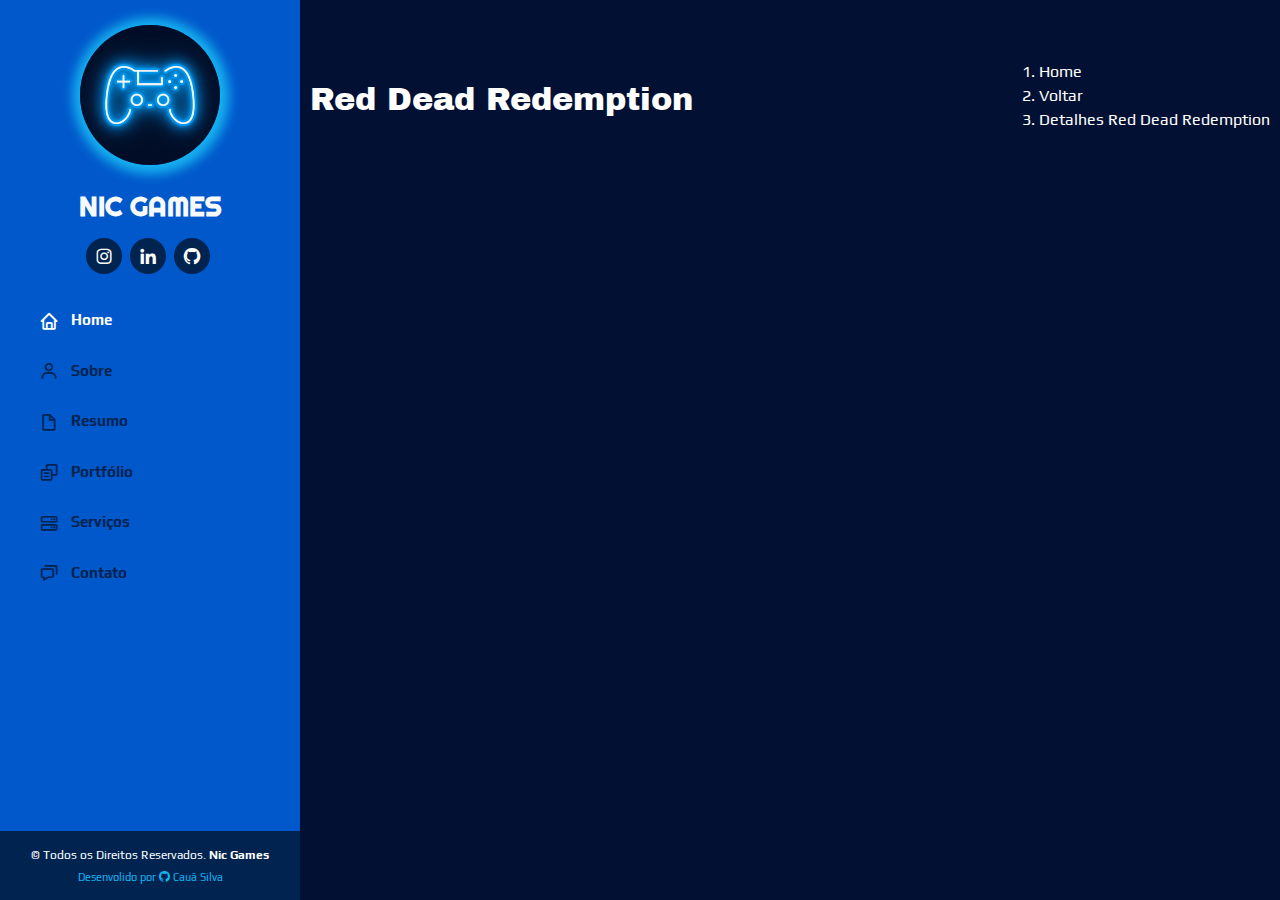
==== rdr.html @ a7f3d76b "update nova pagina" ====
<!DOCTYPE html>
<html lang="pt-br">
<head>
    <meta charset="UTF-8">
    <meta name="viewport" content="width=device-width, initial-scale=1.0">
    <title>Red Dead Redemption</title>
    <meta name="description" content="Red Dead Redemption, o mais vendido">
    <meta name="keywords" content="games, industria, jogos, vendas, jogadores, tecnologia, ação, aventura">

    <link rel="shortcut icon" href="img/icon.png">

    <!-- CSS Bootstrap -->
    <link rel="stylesheet" href="bootstrap/aos/aos.css">
    <link rel="stylesheet" href="bootstrap/bootstrap/css/bootstrap.min.css">
    <link rel="stylesheet" href="bootstrap/bootstrap-icons/bootstrap-icons.css">
    <link rel="stylesheet" href="bootstrap/boxicons/css/boxicons.min.css">
    <link rel="stylesheet" href="bootstrap/glightbox/css/glightbox.min.css">
    <link rel="stylesheet" href="bootstrap/swiper/swiper-bundle.min.css">

    <!-- CSS principal -->
    <link rel="stylesheet" href="css/style.css">
</head>
<body>
    <i class="bi bi-list mobile-nav-toggle d-xl-none"></i> <!-- icone com classe de icon e desabilitado em display de telas grande (d-xl-none) -->

    <!-- cabeçalho -->
    <header id="header">
        <div class="d-flex flex-column"> <!-- div com display flex em coluna -->
            <div class="perfil">
                <img class="img-fluid rounded-circle" src="img/logo.png">

                <h1 class="text-light">Nic Games</h1>

                <div class="social-links mt-3 text-center">
                    <a href="#" target="_blank" class="instagram">
                        <i class="bx bxl-instagram"></i> <!-- icone da biblioteca box icon -->
                    </a>
                    <a href="#" target="_blank" class="linkedin">
                        <i class="bx bxl-linkedin"></i>
                    </a>
                    <a href="#" target="_blank" class="github">
                        <i class="bx bxl-github"></i>
                    </a>
                </div>

                <nav id="navbar" class="nav-menu navbar">
                    <ul>
                        <li><a href="index.html" class="nav-link scrollto active">
                            <i class="bx bx-home"></i>
                            <span>Home</span>
                        </a></li>

                        <li><a href="index.html#sobre" class="nav-link scrollto">
                            <i class="bx bx-user"></i>
                            <span>Sobre</span>
                        </a></li>

                        <li><a href="index.html#resumo" class="nav-link scrollto">
                            <i class="bx bx-file-blank"></i>
                            <span>Resumo</span>
                        </a></li>

                        <li><a href="index.html#portfolio" class="nav-link scrollto">
                            <i class="bx bx-copy-alt"></i>
                            <span>Portfólio</span>
                        </a></li>

                        <li><a href="index.html#servicos" class="nav-link scrollto">
                            <i class="bx bx-server"></i>
                            <span>Serviços</span>
                        </a></li>

                        <li><a href="index.html#contato" class="nav-link scrollto">
                            <i class="bx bx-chat"></i>
                            <span>Contato</span>
                        </a></li>
                    </ul>
                </nav>
            </div><!-- fim perfil -->
        </div>
    </header>

    <main id="main">
        <section id="breadcrumbs" class="breadcrumbs">
            <div class="container">
                <div class="d-flex justify-content-between align-items-center">
                    <h2>Red Dead Redemption</h2>
                    <ol>
                        <li><a href="index.html">Home</a></li>
                        <li><a href="index.html#portfolio">Voltar</a></li>
                        <li>Detalhes Red Dead Redemption</li>
                    </ol>
                </div>
            </div> <!-- fim container -->
        </section> <!-- fim breadcrumbs -->

        <section id="portfolio-detalhes" class="portfolio-detalhes">
            <div class="container">
                <div class="row gy-4">
                    <article class="col-lg-8">
                        <div class="detalhes-slider swiper">
                            <div class="swiper-wrapper align-items-center">
                                
                            </div>
                        </div> <!-- fim detalhes slider -->
                    </article>
                </div>
            </div>
        </section>
    </main>

    <footer id="footer">
        <div class="container">
            <div class="copyright">
                &copy; Todos os Direitos Reservados.
                <strong> <span> Nic Games </span> </strong>
            </div>
            <div class="creditos">
                Desenvolido por <i class="bi bi-github"> </i>
                <a href="https://github.com/CauaSilva28" target="_blank"> Cauã Silva </a>
            </div>
        </div>
    </footer>

    <!-- back-to-top -->
     <a href="#" class="back-to-top d-flex align-items-center justify-content-center">
        <i class="bi bi-arrow-up-short"></i>
     </a>
    
    <!-- JS bootstrap -->
    <script src="bootstrap/purecounter/purecounter_vanilla.js"></script>
    <script src="bootstrap/aos/aos.js"></script>
    <script src="bootstrap/bootstrap/js/bootstrap.bundle.min.js"></script>
    <script src="bootstrap/glightbox/js/glightbox.min.js"></script>
    <script src="bootstrap/isotope-layout/isotope.pkgd.min.js"></script>
    <script src="bootstrap/swiper/swiper-bundle.min.js"></script>
    <script src="bootstrap/typed.js/typed.umd.js"></script>
    <script src="bootstrap/waypoints/noframework.waypoints.js"></script>

    <!-- JS principal -->
    <script src="js/main.js"></script>
</body>
</html>
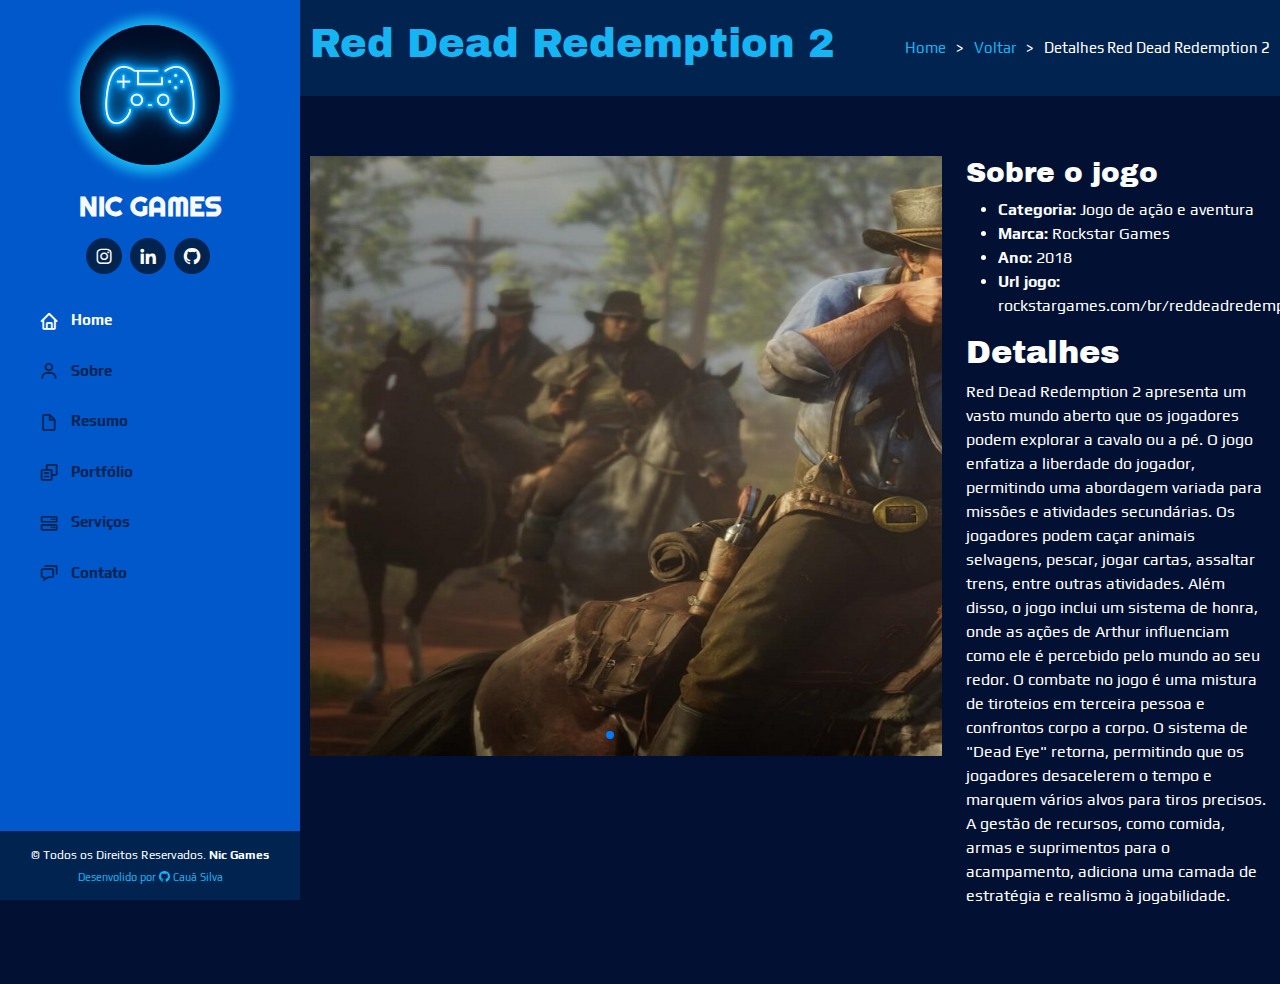
==== commit acd0aae7: "update css nova pagina" ====
--- a/rdr.html
+++ b/rdr.html
@@ -3,8 +3,8 @@
 <head>
     <meta charset="UTF-8">
     <meta name="viewport" content="width=device-width, initial-scale=1.0">
-    <title>Red Dead Redemption</title>
-    <meta name="description" content="Red Dead Redemption, o mais vendido">
+    <title>Red Dead Redemption 2</title>
+    <meta name="description" content="Red Dead Redemption 2, o mais vendido">
     <meta name="keywords" content="games, industria, jogos, vendas, jogadores, tecnologia, ação, aventura">
 
     <link rel="shortcut icon" href="img/icon.png">
@@ -84,11 +84,11 @@
         <section id="breadcrumbs" class="breadcrumbs">
             <div class="container">
                 <div class="d-flex justify-content-between align-items-center">
-                    <h2>Red Dead Redemption</h2>
+                    <h2>Red Dead Redemption 2</h2>
                     <ol>
                         <li><a href="index.html">Home</a></li>
                         <li><a href="index.html#portfolio">Voltar</a></li>
-                        <li>Detalhes Red Dead Redemption</li>
+                        <li>Detalhes Red Dead Redemption 2</li>
                     </ol>
                 </div>
             </div> <!-- fim container -->
@@ -100,10 +100,39 @@
                     <article class="col-lg-8">
                         <div class="detalhes-slider swiper">
                             <div class="swiper-wrapper align-items-center">
-                                
+                                <div class="swiper-slide">
+                                    <img src="img/portfolio/rdr1.jpg" width="1288px" height="600px" />
+                                </div>
+
+                                <div class="swiper-slide">
+                                    <img src="img/portfolio/rdr2.jpg" width="1288px" height="600px" />
+                                </div>
+
+                                <div class="swiper-slide">
+                                    <img src="img/portfolio/rdr3.jpg" width="1288px" height="600px" />
+                                </div>
                             </div>
+
+                            <div class="swiper-pagination"></div>
+
                         </div> <!-- fim detalhes slider -->
                     </article>
+
+                    <aside class="col-lg-4"> <!-- conteúdo ao lado (lateral) -->
+                        <div class="portfolio-info">
+                            <h3>Sobre o jogo</h3>
+                            <ul>
+                                <li><strong>Categoria: </strong>Jogo de ação e aventura</li>
+                                <li><strong>Marca: </strong>Rockstar Games</li>
+                                <li><strong>Ano: </strong>2018</li>
+                                <li><strong>Url jogo: </strong>rockstargames.com/br/reddeadredemption2</li>
+                            </ul>
+                        </div> <!-- fim portfolio-info -->
+                        <div class="portfolio-description">
+                            <h2>Detalhes</h2>
+                            <p>Red Dead Redemption 2 apresenta um vasto mundo aberto que os jogadores podem explorar a cavalo ou a pé. O jogo enfatiza a liberdade do jogador, permitindo uma abordagem variada para missões e atividades secundárias. Os jogadores podem caçar animais selvagens, pescar, jogar cartas, assaltar trens, entre outras atividades. Além disso, o jogo inclui um sistema de honra, onde as ações de Arthur influenciam como ele é percebido pelo mundo ao seu redor. O combate no jogo é uma mistura de tiroteios em terceira pessoa e confrontos corpo a corpo. O sistema de "Dead Eye" retorna, permitindo que os jogadores desacelerem o tempo e marquem vários alvos para tiros precisos. A gestão de recursos, como comida, armas e suprimentos para o acampamento, adiciona uma camada de estratégia e realismo à jogabilidade.</p>
+                        </div>
+                    </aside>
                 </div>
             </div>
         </section>
--- a/css/style.css
+++ b/css/style.css
@@ -188,7 +188,7 @@
     background-size:cover;
     background-repeat: no-repeat;
 }
-#hero::before{ /* pseudo elemento css */
+#hero::before{ /* ::before: Este é um pseudo-elemento que permite inserir conteúdo antes do conteúdo real de um elemento. */
     content:"";
     background: rgba(5,13,26,0.3);
     position: absolute;
@@ -735,4 +735,48 @@
         width:auto;
         padding-right:20px 15px;
     }
+}
+
+/* Breadcrumbs */
+.breadcrumbs{
+    padding: 20px 0;
+    background-color: var(--detalhes-escuro);
+}
+.breadcrumbs h2{
+    color: var(--detalhes-claro);
+    font-size: 40px;
+}
+.breadcrumbs ol{
+    display:flex;
+    flex-wrap: wrap;
+    list-style: none;
+    padding:0;
+    margin:0;
+    font-size:15px;
+}
+.breadcrumbs ol li{
+    padding-left:10px;
+}
+.breadcrumbs ol li a{
+    color:var(--detalhes-claro);
+}
+.breadcrumbs ol li a:hover{
+    color:var(--fundo-menu-lateral);
+}
+.breadcrumbs ol li+li::before{
+    content:">";
+    display:inline-block;
+    padding-right:10px;
+}
+
+@media(max-width:768px){
+    .breadcrumbs .d-flex{
+        display:block !important;
+    }
+    .breadcrumbs ol{
+        display:block;
+    }
+    .breadcrumbs ol li{
+        display:inline-block;
+    }
 }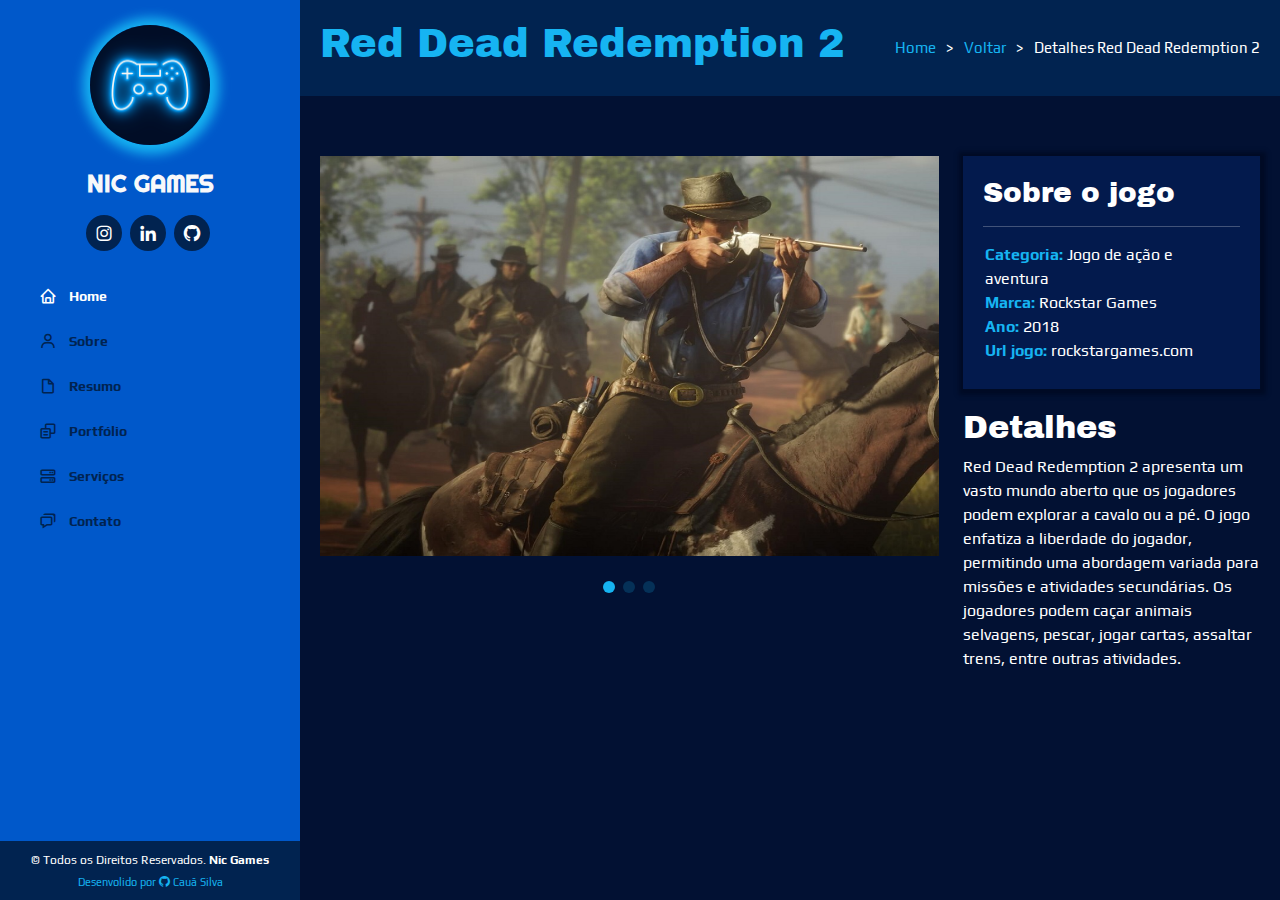
==== commit 71cafb70: "Finalizando" ====
--- a/rdr.html
+++ b/rdr.html
@@ -101,15 +101,15 @@
                         <div class="detalhes-slider swiper">
                             <div class="swiper-wrapper align-items-center">
                                 <div class="swiper-slide">
-                                    <img src="img/portfolio/rdr1.jpg" width="1288px" height="600px" />
+                                    <img src="img/portfolio/rdr1.jpg" width="800px" height="400px" />
                                 </div>
 
                                 <div class="swiper-slide">
-                                    <img src="img/portfolio/rdr2.jpg" width="1288px" height="600px" />
+                                    <img src="img/portfolio/rdr2.jpg" width="800px" height="400px" />
                                 </div>
 
                                 <div class="swiper-slide">
-                                    <img src="img/portfolio/rdr3.jpg" width="1288px" height="600px" />
+                                    <img src="img/portfolio/rdr3.jpg" width="800px" height="400px" />
                                 </div>
                             </div>
 
@@ -121,16 +121,17 @@
                     <aside class="col-lg-4"> <!-- conteúdo ao lado (lateral) -->
                         <div class="portfolio-info">
                             <h3>Sobre o jogo</h3>
+                            <hr>
                             <ul>
                                 <li><strong>Categoria: </strong>Jogo de ação e aventura</li>
                                 <li><strong>Marca: </strong>Rockstar Games</li>
                                 <li><strong>Ano: </strong>2018</li>
-                                <li><strong>Url jogo: </strong>rockstargames.com/br/reddeadredemption2</li>
+                                <li><strong>Url jogo: </strong>rockstargames.com</li>
                             </ul>
                         </div> <!-- fim portfolio-info -->
                         <div class="portfolio-description">
                             <h2>Detalhes</h2>
-                            <p>Red Dead Redemption 2 apresenta um vasto mundo aberto que os jogadores podem explorar a cavalo ou a pé. O jogo enfatiza a liberdade do jogador, permitindo uma abordagem variada para missões e atividades secundárias. Os jogadores podem caçar animais selvagens, pescar, jogar cartas, assaltar trens, entre outras atividades. Além disso, o jogo inclui um sistema de honra, onde as ações de Arthur influenciam como ele é percebido pelo mundo ao seu redor. O combate no jogo é uma mistura de tiroteios em terceira pessoa e confrontos corpo a corpo. O sistema de "Dead Eye" retorna, permitindo que os jogadores desacelerem o tempo e marquem vários alvos para tiros precisos. A gestão de recursos, como comida, armas e suprimentos para o acampamento, adiciona uma camada de estratégia e realismo à jogabilidade.</p>
+                            <p>Red Dead Redemption 2 apresenta um vasto mundo aberto que os jogadores podem explorar a cavalo ou a pé. O jogo enfatiza a liberdade do jogador, permitindo uma abordagem variada para missões e atividades secundárias. Os jogadores podem caçar animais selvagens, pescar, jogar cartas, assaltar trens, entre outras atividades.</p>
                         </div>
                     </aside>
                 </div>
--- a/css/style.css
+++ b/css/style.css
@@ -6,7 +6,7 @@
     width:10px;
 }
 ::-webkit-scrollbar-thumb{
-    background-color: #0058ca;
+    background-color: #16B4F2;
     border-radius:1rem;
 }
 
@@ -56,12 +56,12 @@
 .perfil img{
     margin:25px auto;
     display:block;
-    width:140px;
+    width:120px;
     border:none;
     box-shadow: 1px 1px 12px 8px var(--detalhes-claro);
 }
 .perfil h1{
-    font-size:27px;
+    font-size:24px;
     text-transform: uppercase;
     margin:0;
     padding:0;
@@ -95,8 +95,8 @@
 }
 
 .container, .container-fluid{
-    padding-left:10px;
-    padding-right:10px;
+    padding-left:20px;
+    padding-right:20px;
 }
 
 @media (max-width: 1199px) {
@@ -130,13 +130,13 @@
     align-items:center;
     color:var(--detalhes-escuro);
     padding:10px 5px;
-    margin-bottom:8px;
+    margin-bottom:4px;
     transition:0.5s;
-    font-size:15px;
+    font-size:14px;
     font-weight:600;
 }
 .nav-menu a i, .nav-menu a:focus i{
-    font-size:20px;
+    font-size:18px;
     padding-right:12px;
     color:var(--detalhes-escuro);
     transition:1s;
@@ -704,7 +704,7 @@
 
 /* Footer */
 #footer{
-    padding: 15px;
+    padding: 10px;
     background: var(--detalhes-escuro);
     font-size: 12px;
     position: fixed;
@@ -779,4 +779,30 @@
     .breadcrumbs ol li{
         display:inline-block;
     }
+}
+
+
+.detalhes-slider .swiper-pagination{
+    margin-top:30px;
+    position: relative;
+}
+.detalhes-slider .swiper-pagination .swiper-pagination-bullet{
+    width:12px;
+    height:12px;
+    background: var(--detalhes-claro);
+}
+
+.portfolio-info{
+    background-color:#031a4d;
+    box-shadow:1px 1px 4px 5px #000b25;
+    margin-bottom:20px;
+    padding:20px 20px 10px 20px;
+}
+.portfolio-info ul li{
+    list-style: none;
+    margin-left:-30px;
+}
+
+.portfolio-info ul li strong{
+    color:var(--detalhes-claro);
 }